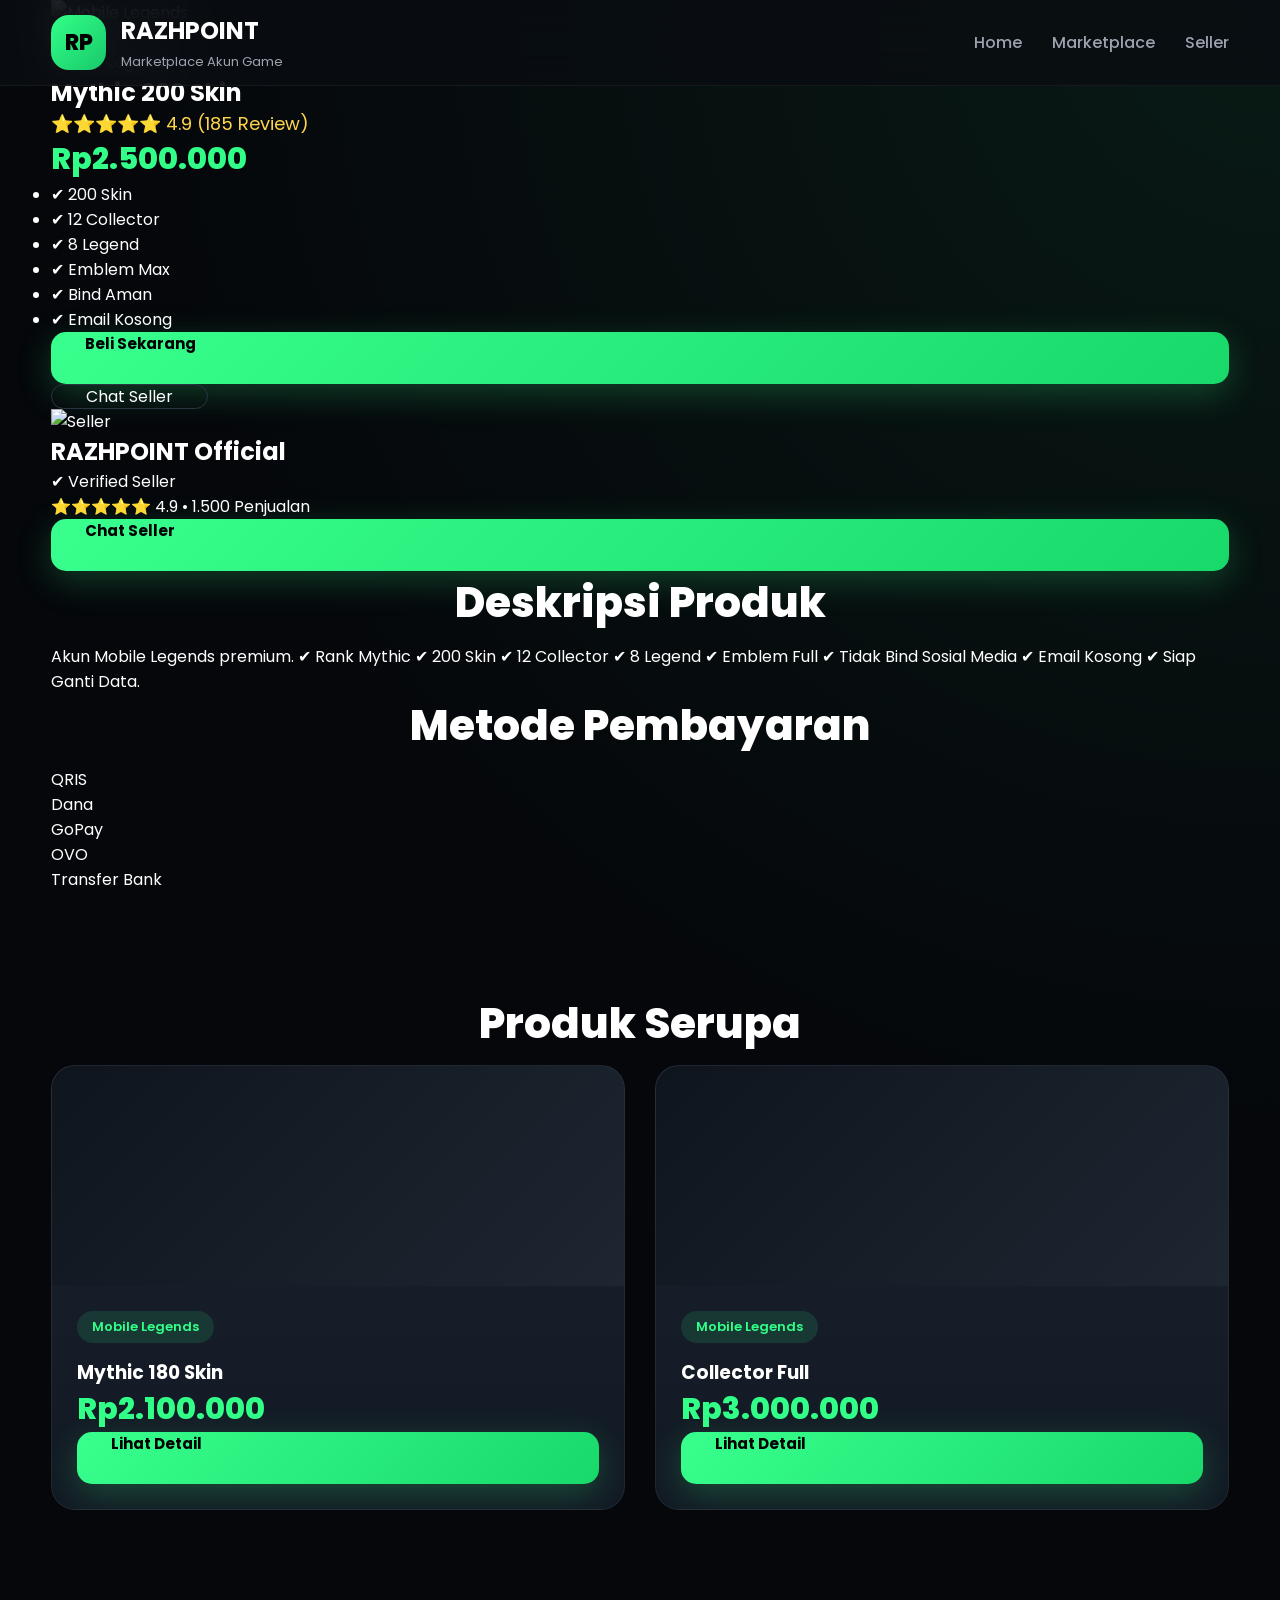
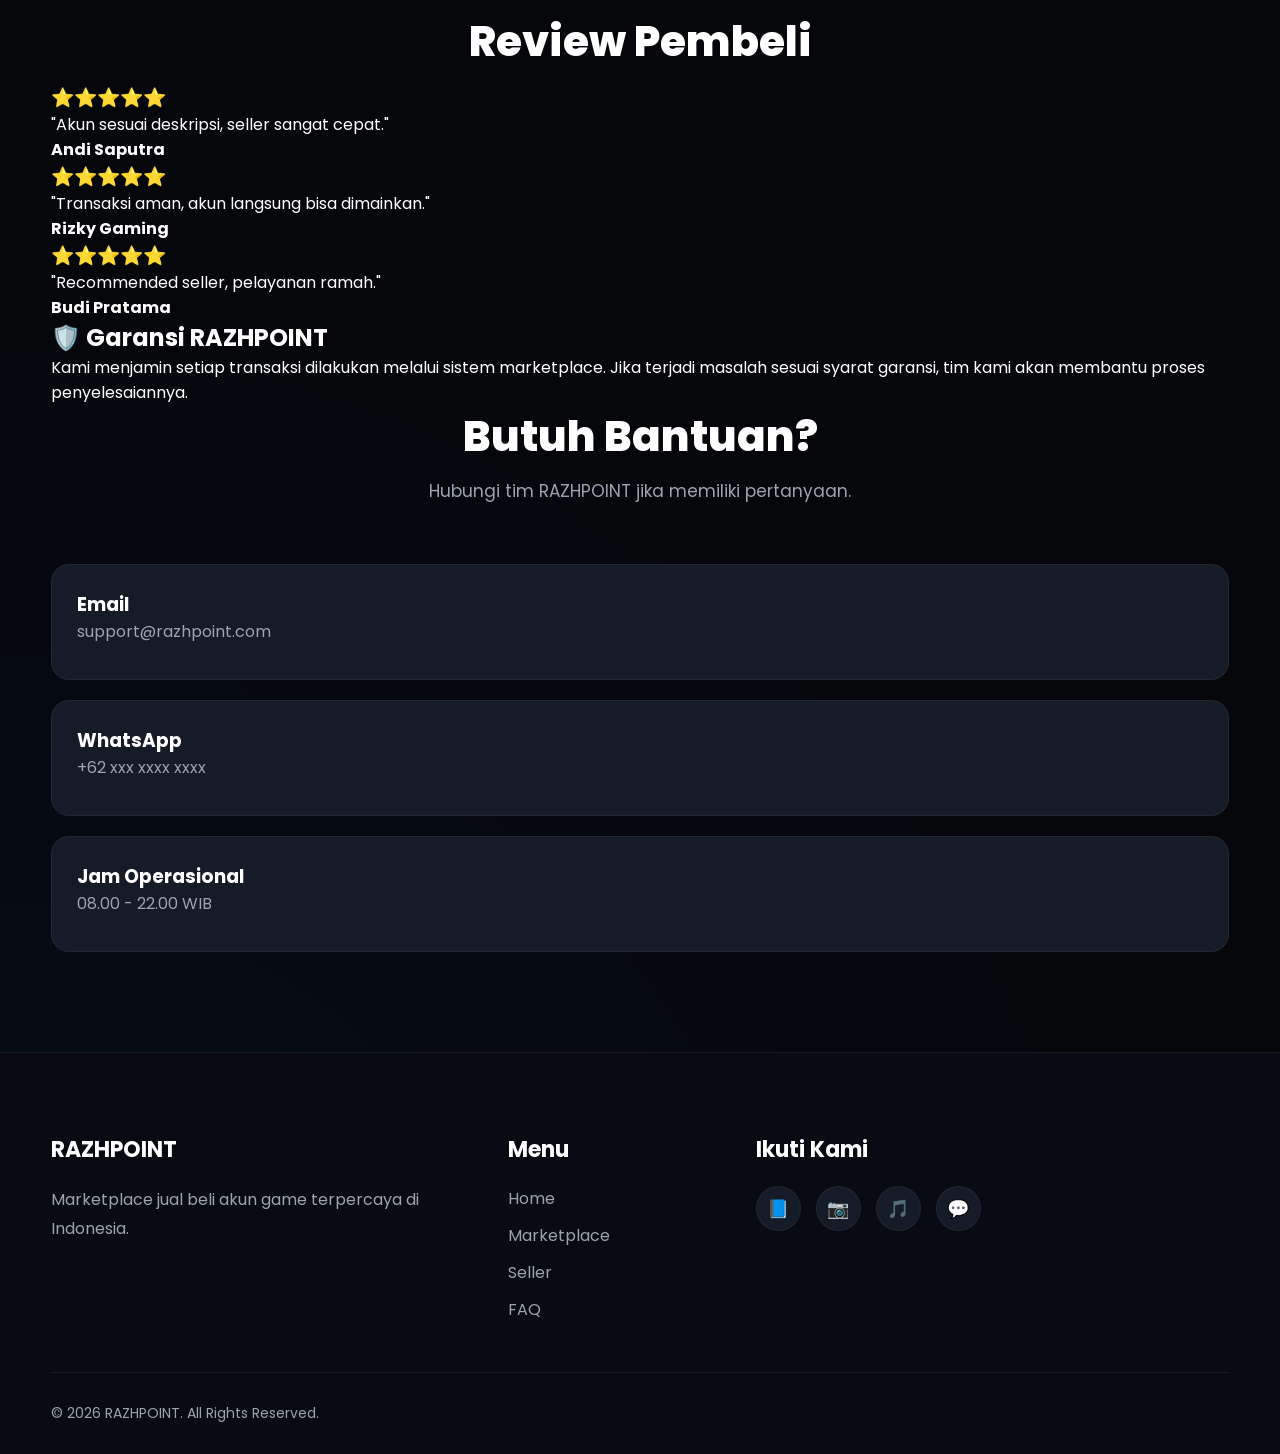
==== product.html @ 8152cbad "Create product.html" ====
<!DOCTYPE html>
<html lang="id">

<head>

<meta charset="UTF-8">

<meta name="viewport" content="width=device-width, initial-scale=1.0">

<title>RAZHPOINT | Detail Produk</title>

<link rel="stylesheet" href="style.css">

<link href="https://fonts.googleapis.com/css2?family=Poppins:wght@300;400;500;600;700;800&display=swap" rel="stylesheet">

<script src="app.js" defer></script>

</head>

<body>

<header>

<div class="container nav">

<a href="index.html" class="logo">

<div class="logo-box">

RP

</div>

<div>

<h2>RAZHPOINT</h2>

<span>Marketplace Akun Game</span>

</div>

</a>

<nav>

<a href="index.html">Home</a>

<a href="index.html#market">Marketplace</a>

<a href="seller.html">Seller</a>

</nav>

</div>

</header>

<section class="product-detail">

<div class="container">

<div class="detail-grid">

<div class="gallery">

<img src="assets/mlbb.jpg" alt="Mobile Legends">

<div class="thumbnail">

<img src="assets/mlbb.jpg">

<img src="assets/mlbb2.jpg">

<img src="assets/mlbb3.jpg">

</div>

</div>

<div class="detail-info">

<span class="game-tag">

Mobile Legends

</span>

<h1>

Mythic 200 Skin

</h1>

<div class="rating">

⭐⭐⭐⭐⭐ 4.9 (185 Review)

</div>

<div class="price">

Rp2.500.000

</div>

<ul class="feature-list">

<li>✔ 200 Skin</li>

<li>✔ 12 Collector</li>

<li>✔ 8 Legend</li>

<li>✔ Emblem Max</li>

<li>✔ Bind Aman</li>

<li>✔ Email Kosong</li>

</ul>

<div class="action">

<a href="#" class="buy-btn">

Beli Sekarang

</a>

<a href="#" class="sell-btn">

Chat Seller

</a>

</div>

</div>

</div>

</div>

</section>

<!-- ==========================
SELLER INFORMATION
========================== -->

<section class="seller-profile">

<div class="container">

<div class="seller-card">

<div class="seller-avatar">

<img src="assets/avatar.png" alt="Seller">

</div>

<div class="seller-detail">

<h2>RAZHPOINT Official</h2>

<p>✔ Verified Seller</p>

<div class="seller-rating">

⭐⭐⭐⭐⭐ 4.9 • 1.500 Penjualan

</div>

</div>

<div class="seller-action">

<a href="#" class="buy-btn">

Chat Seller

</a>

</div>

</div>

</div>

</section>

<!-- ==========================
DESCRIPTION
========================== -->

<section class="description">

<div class="container">

<h2 class="section-title">

Deskripsi Produk

</h2>

<p>

Akun Mobile Legends premium.

✔ Rank Mythic

✔ 200 Skin

✔ 12 Collector

✔ 8 Legend

✔ Emblem Full

✔ Tidak Bind Sosial Media

✔ Email Kosong

✔ Siap Ganti Data.

</p>

</div>

</section>

<!-- ==========================
PAYMENT
========================== -->

<section class="payment">

<div class="container">

<h2 class="section-title">

Metode Pembayaran

</h2>

<div class="payment-grid">

<div class="pay-card">

QRIS

</div>

<div class="pay-card">

Dana

</div>

<div class="pay-card">

GoPay

</div>

<div class="pay-card">

OVO

</div>

<div class="pay-card">

Transfer Bank

</div>

</div>

</div>

</section>

<!-- ==========================
RELATED PRODUCT
========================== -->

<section class="products">

<div class="container">

<h2 class="section-title">

Produk Serupa

</h2>

<div class="product-grid">

<div class="product-card">

<div class="product-image">

<img src="assets/mlbb.jpg" alt="">

</div>

<div class="product-content">

<span class="product-game">

Mobile Legends

</span>

<h3>

Mythic 180 Skin

</h3>

<div class="price">

Rp2.100.000

</div>

<a href="product.html" class="buy-btn">

Lihat Detail

</a>

</div>

</div>

<div class="product-card">

<div class="product-image">

<img src="assets/mlbb2.jpg" alt="">

</div>

<div class="product-content">

<span class="product-game">

Mobile Legends

</span>

<h3>

Collector Full

</h3>

<div class="price">

Rp3.000.000

</div>

<a href="product.html" class="buy-btn">

Lihat Detail

</a>

</div>

</div>

</div>

</div>

</section>

<!-- ==========================
REVIEW
========================== -->

<section class="review">

<div class="container">

<h2 class="section-title">

Review Pembeli

</h2>

<div class="review-grid">

<div class="review-card">

<h3>

⭐⭐⭐⭐⭐

</h3>

<p>

"Akun sesuai deskripsi, seller sangat cepat."

</p>

<strong>

Andi Saputra

</strong>

</div>

<div class="review-card">

<h3>

⭐⭐⭐⭐⭐

</h3>

<p>

"Transaksi aman, akun langsung bisa dimainkan."

</p>

<strong>

Rizky Gaming

</strong>

</div>

<div class="review-card">

<h3>

⭐⭐⭐⭐⭐

</h3>

<p>

"Recommended seller, pelayanan ramah."

</p>

<strong>

Budi Pratama

</strong>

</div>

</div>

</div>

</section>

<!-- ==========================
GUARANTEE
========================== -->

<section class="guarantee">

<div class="container">

<div class="guarantee-box">

<h2>

🛡️ Garansi RAZHPOINT

</h2>

<p>

Kami menjamin setiap transaksi dilakukan melalui sistem marketplace.
Jika terjadi masalah sesuai syarat garansi, tim kami akan membantu proses penyelesaiannya.

</p>

</div>

</div>

</section>

<!-- ==========================
CONTACT
========================== -->

<section class="contact">

<div class="container">

<h2 class="section-title">

Butuh Bantuan?

</h2>

<p class="section-subtitle">

Hubungi tim RAZHPOINT jika memiliki pertanyaan.

</p>

<div class="contact-grid">

<div class="contact-card">

<h3>Email</h3>

<p>support@razhpoint.com</p>

</div>

<div class="contact-card">

<h3>WhatsApp</h3>

<p>+62 xxx xxxx xxxx</p>

</div>

<div class="contact-card">

<h3>Jam Operasional</h3>

<p>08.00 - 22.00 WIB</p>

</div>

</div>

</div>

</section>

<!-- ==========================
FOOTER
========================== -->

<footer>

<div class="container">

<div class="footer-grid">

<div>

<h2 class="footer-title">

RAZHPOINT

</h2>

<p class="footer-text">

Marketplace jual beli akun game terpercaya di Indonesia.

</p>

</div>

<div>

<h3 class="footer-title">

Menu

</h3>

<div class="footer-links">

<a href="index.html">Home</a>

<a href="index.html#market">Marketplace</a>

<a href="seller.html">Seller</a>

<a href="#">FAQ</a>

</div>

</div>

<div>

<h3 class="footer-title">

Ikuti Kami

</h3>

<div class="social">

<a href="#">📘</a>

<a href="#">📷</a>

<a href="#">🎵</a>

<a href="#">💬</a>

</div>

</div>

</div>

<div class="footer-bottom">

<p class="footer-copy">

© 2026 RAZHPOINT. All Rights Reserved.

</p>

</div>

</div>

</footer>

</body>

</html>
---- style.css ----
/* =====================================================
   RAZHPOINT V2
   Part 1 - Reset, Theme, Layout & Header
===================================================== */

@import url('https://fonts.googleapis.com/css2?family=Poppins:wght@300;400;500;600;700;800&display=swap');

*{
    margin:0;
    padding:0;
    box-sizing:border-box;
}

html{
    scroll-behavior:smooth;
}

:root{

    --primary:#32ff88;
    --primary-dark:#18c96a;

    --bg:#0a0d12;
    --bg2:#11151d;

    --card:#171c25;

    --border:#2b3443;

    --text:#ffffff;
    --text2:#9ca3af;

    --danger:#ff3d57;
    --warning:#ffb703;

}

body{

    font-family:'Poppins',sans-serif;

    background:var(--bg);

    color:var(--text);

    overflow-x:hidden;

}

/* Scrollbar */

::-webkit-scrollbar{

    width:8px;

}

::-webkit-scrollbar-thumb{

    background:var(--primary);

    border-radius:20px;

}

a{

    color:inherit;

    text-decoration:none;

}

img{

    max-width:100%;

}

button{

    cursor:pointer;

    font-family:inherit;

}

.container{

    width:min(1250px,92%);

    margin:auto;

}

/* ===================================
LOADER
=================================== */

#loader{

    position:fixed;

    inset:0;

    background:#07090d;

    display:flex;

    flex-direction:column;

    justify-content:center;

    align-items:center;

    gap:20px;

    z-index:99999;

}

.loader-logo{

    width:90px;

    height:90px;

    border-radius:25px;

    background:linear-gradient(135deg,var(--primary),var(--primary-dark));

    display:flex;

    justify-content:center;

    align-items:center;

    color:#000;

    font-size:36px;

    font-weight:800;

    animation:pulse 1.2s infinite;

}

@keyframes pulse{

0%{

transform:scale(1);

}

50%{

transform:scale(1.08);

}

100%{

transform:scale(1);

}

}

/* ===================================
HEADER
=================================== */

header{

    position:fixed;

    top:0;

    left:0;

    right:0;

    z-index:999;

    background:rgba(10,13,18,.85);

    backdrop-filter:blur(18px);

    border-bottom:1px solid rgba(255,255,255,.05);

}

.nav{

    height:85px;

    display:flex;

    justify-content:space-between;

    align-items:center;

}

.logo{

    display:flex;

    align-items:center;

    gap:15px;

}

.logo-box{

    width:55px;

    height:55px;

    border-radius:18px;

    display:flex;

    justify-content:center;

    align-items:center;

    background:linear-gradient(135deg,var(--primary),var(--primary-dark));

    color:#000;

    font-size:22px;

    font-weight:800;

}

.logo h2{

    font-size:24px;

    font-weight:700;

}

.logo span{

    color:var(--text2);

    font-size:13px;

}

nav{

    display:flex;

    gap:30px;

}

nav a{

    color:var(--text2);

    transition:.3s;

    font-weight:500;

}

nav a:hover{

    color:var(--primary);

}

.nav-right{

    display:flex;

    align-items:center;

    gap:15px;

}

#search{

    width:260px;

    height:48px;

    border:none;

    outline:none;

    border-radius:14px;

    padding:0 18px;

    background:var(--bg2);

    color:#fff;

}

.login-btn{

    height:48px;

    padding:0 25px;

    border:none;

    border-radius:14px;

    background:linear-gradient(135deg,var(--primary),var(--primary-dark));

    color:#000;

    font-weight:700;

    transition:.3s;

}

.login-btn:hover{

    transform:translateY(-3px);

}

/* =====================================================
   HERO SECTION
===================================================== */

.hero{

    padding-top:140px;

    padding-bottom:100px;

    position:relative;

}

.hero::before{

    content:"";

    position:absolute;

    width:650px;

    height:650px;

    background:rgba(50,255,136,.08);

    filter:blur(120px);

    border-radius:50%;

    right:-150px;

    top:-120px;

}

.hero-grid{

    display:grid;

    grid-template-columns:1.1fr .9fr;

    gap:70px;

    align-items:center;

}

.hero-left{

    position:relative;

    z-index:2;

}

.badge{

    display:inline-flex;

    align-items:center;

    gap:10px;

    padding:10px 20px;

    border-radius:999px;

    background:rgba(50,255,136,.12);

    border:1px solid rgba(50,255,136,.3);

    color:var(--primary);

    font-weight:600;

    margin-bottom:25px;

}

.hero h1{

    font-size:64px;

    line-height:1.1;

    margin-bottom:20px;

    font-weight:800;

}

.hero p{

    color:var(--text2);

    font-size:18px;

    line-height:1.8;

    max-width:650px;

    margin-bottom:35px;

}

.hero-button{

    display:flex;

    gap:18px;

    margin-bottom:45px;

}

.buy-btn{

    height:55px;

    padding:0 34px;

    border:none;

    border-radius:16px;

    background:linear-gradient(135deg,var(--primary),var(--primary-dark));

    color:#000;

    font-weight:700;

    transition:.3s;

}

.buy-btn:hover{

    transform:translateY(-4px);

    box-shadow:0 20px 40px rgba(50,255,136,.25);

}

.sell-btn{

    height:55px;

    padding:0 34px;

    border-radius:16px;

    border:1px solid var(--border);

    background:transparent;

    color:#fff;

    transition:.3s;

}

.sell-btn:hover{

    background:var(--bg2);

}

.hero-info{

    display:flex;

    gap:45px;

    flex-wrap:wrap;

}

.hero-info h3{

    font-size:32px;

    color:var(--primary);

}

.hero-info p{

    margin:6px 0 0;

    font-size:14px;

}

/* ===================================
HERO CARD
=================================== */

.hero-right{

    display:flex;

    justify-content:center;

}

.hero-card{

    width:420px;

    background:linear-gradient(180deg,#171c25,#0f141b);

    border:1px solid rgba(255,255,255,.06);

    border-radius:28px;

    padding:30px;

    box-shadow:0 25px 60px rgba(0,0,0,.45);

}

.hero-card-title{

    font-size:28px;

    font-weight:700;

    margin-bottom:18px;

}

.hero-price{

    font-size:38px;

    color:var(--primary);

    font-weight:800;

    margin-bottom:25px;

}

.hero-card ul{

    list-style:none;

    display:flex;

    flex-direction:column;

    gap:15px;

    margin-bottom:30px;

}

.hero-card li{

    color:var(--text2);

}

.hero-card button{

    width:100%;

    height:52px;

    border:none;

    border-radius:15px;

    background:linear-gradient(135deg,var(--primary),var(--primary-dark));

    color:#000;

    font-size:16px;

    font-weight:700;

    transition:.3s;

}

.hero-card button:hover{

    transform:scale(1.02);

}

/* =====================================================
   RAZHPOINT V2
   Part 3 - Banner & Category
===================================================== */

/* ==========================
BANNER
========================== */

.banner{

padding:80px 0;

}

.banner-slider{

background:linear-gradient(135deg,#19c86b,#0d7c42);

border-radius:30px;

padding:60px;

position:relative;

overflow:hidden;

}

.banner-slider::before{

content:"";

position:absolute;

width:350px;

height:350px;

background:rgba(255,255,255,.08);

border-radius:50%;

right:-120px;

top:-100px;

}

.banner-content{

position:relative;

z-index:2;

}

.banner-content h2{

font-size:42px;

font-weight:800;

margin-bottom:15px;

color:#fff;

}

.banner-content p{

font-size:18px;

line-height:1.8;

max-width:600px;

margin-bottom:30px;

color:#eefdf5;

}

.banner-btn{

display:inline-block;

padding:15px 35px;

border-radius:15px;

background:#fff;

color:#111;

font-weight:700;

transition:.3s;

}

.banner-btn:hover{

transform:translateY(-3px);

}

/* ==========================
CATEGORY
========================== */

.category{

padding:100px 0;

}

.section-title{

font-size:42px;

font-weight:800;

text-align:center;

margin-bottom:10px;

}

.section-subtitle{

text-align:center;

color:var(--text2);

margin-bottom:60px;

font-size:17px;

}

.category-grid{

display:grid;

grid-template-columns:repeat(auto-fit,minmax(220px,1fr));

gap:25px;

}

.category-card{

background:var(--card);
  
position:relative;

overflow:hidden;  

border:1px solid rgba(255,255,255,.05);

border-radius:22px;

padding:35px;

text-align:center;

transition:.35s;

cursor:pointer;

}

.category-card:hover{

transform:translateY(-10px);

border-color:var(--primary);

box-shadow:0 25px 60px rgba(50,255,136,.15);

}

.category-icon{

font-size:58px;

margin-bottom:20px;

}

.category-card h3{

font-size:24px;

margin-bottom:10px;

font-weight:700;

}

.category-card p{

color:var(--text2);

}

/* ==========================
CATEGORY HOVER GLOW
========================== */

.category-card::after{

content:"";

position:absolute;

inset:0;

border-radius:22px;

opacity:0;

transition:.3s;

box-shadow:0 0 40px rgba(50,255,136,.18);

}

.category-card:hover::after{

opacity:1;

}

/* =====================================================
   RAZHPOINT V2
   Part 4 - Marketplace Product
===================================================== */

/* ==========================
PRODUCT
========================== */

.products{

padding:100px 0;

}

.product-grid{

display:grid;

grid-template-columns:repeat(auto-fit,minmax(320px,1fr));

gap:30px;

}

/* ==========================
PRODUCT CARD
========================== */

.product-card{

position:relative;

background:linear-gradient(180deg,#181d26,#11161d);

border:1px solid rgba(255,255,255,.06);

border-radius:24px;

overflow:hidden;

transition:.35s;

}

.product-card:hover{

transform:translateY(-10px);

border-color:var(--primary);

box-shadow:0 25px 60px rgba(50,255,136,.15);

}

.product-image{

height:220px;

display:flex;

align-items:center;

justify-content:center;

background:linear-gradient(135deg,#0f151d,#1d2631);

font-size:60px;

font-weight:800;

color:var(--primary);

}

.product-content{

padding:25px;

}

.product-game{

display:inline-block;

padding:6px 15px;

border-radius:50px;

background:rgba(50,255,136,.12);

color:var(--primary);

font-size:13px;

font-weight:600;

margin-bottom:15px;

}

.product-title{

font-size:26px;

font-weight:700;

margin-bottom:12px;

}

.product-desc{

color:var(--text2);

line-height:1.7;

margin-bottom:22px;

}

/* ==========================
PRICE
========================== */

.product-info{

display:flex;

justify-content:space-between;

align-items:center;

margin-bottom:25px;

}

.price{

font-size:30px;

font-weight:800;

color:var(--primary);

}

.rating{

font-size:18px;

color:#FFD54A;

}

/* ==========================
BUTTON
========================== */

.buy-btn{

display:block;

width:100%;

height:52px;

border:none;

border-radius:15px;

background:linear-gradient(135deg,var(--primary),var(--primary-dark));

color:#000;

font-size:15px;

font-weight:700;

transition:.3s;

}

.buy-btn:hover{

transform:scale(1.02);

}

/* ==========================
BADGE
========================== */

.badge-hot{

position:absolute;

top:18px;

left:18px;

padding:8px 15px;

border-radius:30px;

background:#ff3d57;

color:#fff;

font-size:12px;

font-weight:700;

}

.badge-sale{

position:absolute;

top:18px;

right:18px;

padding:8px 15px;

border-radius:30px;

background:var(--primary);

color:#000;

font-size:12px;

font-weight:700;

}

/* ==========================
HOVER EFFECT
========================== */

.product-card::after{

content:"";

position:absolute;

inset:0;

pointer-events:none;

border-radius:24px;

opacity:0;

transition:.35s;

box-shadow:0 0 50px rgba(50,255,136,.18) inset;

}

.product-card:hover::after{

opacity:1;

}

/* =====================================================
   RAZHPOINT V2
   Part 5 - Seller, Statistics & CTA
===================================================== */

/* ==========================
SELLER
========================== */

.seller{

padding:100px 0;

}

.seller-box{

background:linear-gradient(135deg,#151c26,#0e131a);

border:1px solid rgba(255,255,255,.06);

border-radius:30px;

padding:60px;

text-align:center;

position:relative;

overflow:hidden;

}

.seller-box::before{

content:"";

position:absolute;

width:400px;

height:400px;

background:rgba(50,255,136,.08);

border-radius:50%;

right:-150px;

top:-150px;

filter:blur(20px);

}

.seller-box h2{

font-size:44px;

font-weight:800;

margin-bottom:20px;

position:relative;

z-index:2;

}

.seller-box p{

max-width:700px;

margin:auto;

color:var(--text2);

line-height:1.8;

margin-bottom:35px;

position:relative;

z-index:2;

}

.seller-box .hero-button{

justify-content:center;

position:relative;

z-index:2;

}

/* ==========================
STATISTICS
========================== */

.statistics{

padding:90px 0;

}

.stats-grid{

display:grid;

grid-template-columns:repeat(auto-fit,minmax(220px,1fr));

gap:25px;

}

.stats-card{

background:var(--card);

border:1px solid rgba(255,255,255,.05);

border-radius:22px;

padding:35px;

text-align:center;

transition:.35s;

}

.stats-card:hover{

transform:translateY(-8px);

border-color:var(--primary);

box-shadow:0 25px 50px rgba(50,255,136,.15);

}

.stats-card h2{

font-size:40px;

color:var(--primary);

margin-bottom:12px;

}

.stats-card p{

color:var(--text2);

}

/* ==========================
FEATURES
========================== */

.features{

padding:100px 0;

}

.feature-grid{

display:grid;

grid-template-columns:repeat(auto-fit,minmax(280px,1fr));

gap:30px;

}

.feature-card{

background:var(--card);

padding:35px;

border-radius:22px;

border:1px solid rgba(255,255,255,.05);

transition:.35s;

}

.feature-card:hover{

transform:translateY(-8px);

border-color:var(--primary);

}

.feature-icon{

font-size:55px;

margin-bottom:20px;

}

.feature-card h3{

font-size:24px;

margin-bottom:15px;

}

.feature-card p{

color:var(--text2);

line-height:1.7;

}

/* ==========================
CALL TO ACTION
========================== */

.cta{

padding:120px 0;

text-align:center;

}

.cta h2{

font-size:48px;

margin-bottom:20px;

}

.cta p{

max-width:650px;

margin:auto;

color:var(--text2);

margin-bottom:35px;

line-height:1.8;

}

.cta .buy-btn{

width:auto;

padding:0 40px;

display:inline-flex;

align-items:center;

justify-content:center;

}

/* =====================================================
   RAZHPOINT V2
   Part 6 - FAQ & Footer
===================================================== */

/* ==========================
FAQ
========================== */

.faq{

padding:100px 0;

}

.faq-list{

display:flex;

flex-direction:column;

gap:20px;

max-width:900px;

margin:auto;

}

.faq-item{

background:var(--card);

border:1px solid rgba(255,255,255,.06);

border-radius:20px;

padding:30px;

transition:.35s;

}

.faq-item:hover{

border-color:var(--primary);

transform:translateY(-5px);

box-shadow:0 20px 40px rgba(50,255,136,.10);

}

.faq-item h3{

font-size:22px;

margin-bottom:15px;

font-weight:700;

}

.faq-item p{

color:var(--text2);

line-height:1.8;

}

/* ==========================
FOOTER
========================== */

footer{

background:#080b10;

border-top:1px solid rgba(255,255,255,.06);

margin-top:100px;

padding:80px 0 30px;

}

.footer-grid{

display:grid;

grid-template-columns:2fr 1fr 1fr 1fr;

gap:40px;

margin-bottom:50px;

}

.footer-title{

font-size:22px;

font-weight:700;

margin-bottom:20px;

}

.footer-text{

color:var(--text2);

line-height:1.8;

}

.footer-links{

display:flex;

flex-direction:column;

gap:12px;

}

.footer-links a{

color:var(--text2);

transition:.3s;

}

.footer-links a:hover{

color:var(--primary);

padding-left:8px;

}

.social{

display:flex;

gap:15px;

margin-top:15px;

}

.social a{

width:45px;

height:45px;

border-radius:50%;

display:flex;

justify-content:center;

align-items:center;

background:var(--card);

border:1px solid rgba(255,255,255,.05);

transition:.3s;

font-size:18px;

}

.social a:hover{

background:var(--primary);

color:#000;

transform:translateY(-5px);

}

.footer-bottom{

padding-top:30px;

border-top:1px solid rgba(255,255,255,.05);

display:flex;

justify-content:space-between;

align-items:center;

flex-wrap:wrap;

gap:15px;

}

.footer-copy{

color:var(--text2);

font-size:14px;

}

/* ==========================
CONTACT CARD
========================== */

.contact-card{

background:var(--card);

border:1px solid rgba(255,255,255,.05);

padding:25px;

border-radius:18px;

margin-top:20px;

}

.contact-card p{

color:var(--text2);

margin-bottom:10px;

}

.contact-card strong{

color:var(--primary);

}

/* =====================================================
   RAZHPOINT V2
   Part 7 - Responsive iPhone, Tablet & Desktop
===================================================== */

/* ==========================
TABLET / SMALL DESKTOP
========================== */

@media (max-width:1100px){

    .container{
        width:94%;
    }

    .hero-grid{
        gap:40px;
    }

    .hero h1{
        font-size:54px;
    }

    .hero-card{
        width:380px;
    }

    .footer-grid{
        grid-template-columns:2fr 1fr 1fr;
    }

}


/* ==========================
TABLET
========================== */

@media (max-width:900px){

    /* HEADER */

    .nav{
        height:auto;
        min-height:80px;
        padding:15px 0;
        flex-wrap:wrap;
        gap:15px;
    }

    nav{
        order:3;
        width:100%;
        justify-content:center;
        gap:25px;
        padding-top:10px;
    }

    .nav-right{
        margin-left:auto;
    }

    #search{
        width:200px;
    }


    /* HERO */

    .hero{
        padding-top:190px;
        padding-bottom:80px;
    }

    .hero-grid{
        grid-template-columns:1fr;
        text-align:center;
    }

    .hero-left{
        max-width:750px;
        margin:auto;
    }

    .hero h1{
        font-size:52px;
    }

    .hero p{
        margin-left:auto;
        margin-right:auto;
    }

    .hero-button{
        justify-content:center;
    }

    .hero-info{
        justify-content:center;
    }

    .hero-right{
        margin-top:20px;
    }

    .hero-card{
        width:min(500px,100%);
        text-align:left;
    }


    /* BANNER */

    .banner-slider{
        padding:45px;
    }

    .banner-content h2{
        font-size:36px;
    }


    /* PRODUCTS */

    .product-grid{
        grid-template-columns:repeat(2,1fr);
    }


    /* FOOTER */

    .footer-grid{
        grid-template-columns:1fr 1fr;
    }

}


/* ==========================
IPHONE / MOBILE
========================== */

@media (max-width:700px){

    body{
        font-size:14px;
    }

    .container{
        width:92%;
    }


    /* HEADER */

    header{
        position:sticky;
        top:0;
    }

    .nav{
        display:flex;
        flex-direction:column;
        align-items:stretch;
        padding:14px 0;
    }

    .logo{
        justify-content:center;
    }

    .logo-box{
        width:46px;
        height:46px;
        border-radius:14px;
        font-size:18px;
    }

    .logo h2{
        font-size:20px;
    }

    .logo span{
        font-size:11px;
    }

    nav{
        width:100%;
        overflow-x:auto;
        justify-content:flex-start;
        gap:12px;
        padding:5px 2px 10px;
        scrollbar-width:none;
    }

    nav::-webkit-scrollbar{
        display:none;
    }

    nav a{
        white-space:nowrap;
        background:var(--bg2);
        border:1px solid var(--border);
        padding:9px 14px;
        border-radius:12px;
        font-size:13px;
    }

    .nav-right{
        width:100%;
        margin:0;
        display:grid;
        grid-template-columns:1fr auto;
    }

    #search{
        width:100%;
        min-width:0;
    }

    .login-btn{
        padding:0 20px;
    }


    /* HERO */

    .hero{
        padding-top:55px;
        padding-bottom:60px;
    }

    .hero::before{
        width:350px;
        height:350px;
        right:-180px;
    }

    .hero-grid{
        gap:40px;
    }

    .badge{
        font-size:11px;
        padding:8px 13px;
        margin-bottom:18px;
    }

    .hero h1{
        font-size:38px;
        line-height:1.12;
    }

    .hero p{
        font-size:15px;
        line-height:1.7;
    }

    .hero-button{
        display:grid;
        grid-template-columns:1fr 1fr;
        width:100%;
        gap:12px;
        margin-bottom:35px;
    }

    .buy-btn,
    .sell-btn{
        width:100%;
        padding:0 15px;
    }

    .hero-info{
        display:grid;
        grid-template-columns:repeat(3,1fr);
        gap:10px;
    }

    .hero-info h3{
        font-size:23px;
    }

    .hero-info p{
        font-size:11px;
        line-height:1.4;
    }

    .hero-card{
        width:100%;
        padding:25px;
        border-radius:22px;
    }

    .hero-card-title{
        font-size:22px;
    }

    .hero-price{
        font-size:30px;
    }


    /* SECTION */

    .category,
    .products,
    .seller,
    .statistics,
    .features,
    .faq{
        padding:65px 0;
    }

    .section-title{
        font-size:30px;
    }

    .section-subtitle{
        font-size:14px;
        margin-bottom:35px;
    }


    /* BANNER */

    .banner{
        padding:40px 0;
    }

    .banner-slider{
        padding:35px 25px;
        border-radius:22px;
    }

    .banner-content h2{
        font-size:30px;
    }

    .banner-content p{
        font-size:14px;
    }


    /* CATEGORY */

    .category-grid{
        grid-template-columns:repeat(2,1fr);
        gap:14px;
    }

    .category-card{
        padding:24px 15px;
        border-radius:18px;
    }

    .category-icon{
        font-size:40px;
    }

    .category-card h3{
        font-size:16px;
    }

    .category-card p{
        font-size:12px;
    }


    /* PRODUCT */

    .product-grid{
        grid-template-columns:1fr;
        gap:20px;
    }

    .product-image{
        height:190px;
        font-size:48px;
    }

    .product-content{
        padding:22px;
    }

    .product-title{
        font-size:22px;
    }

    .product-desc{
        font-size:13px;
    }

    .price{
        font-size:23px;
    }

    .rating{
        font-size:14px;
    }


    /* SELLER */

    .seller-box{
        padding:40px 22px;
        border-radius:22px;
    }

    .seller-box h2{
        font-size:29px;
    }

    .seller-box .hero-button{
        grid-template-columns:1fr;
    }


    /* FAQ */

    .faq-item{
        padding:22px;
    }

    .faq-item h3{
        font-size:18px;
    }

    .faq-item p{
        font-size:13px;
    }


    /* FOOTER */

    footer{
        margin-top:50px;
        padding-top:55px;
    }

    .footer-grid{
        grid-template-columns:1fr;
        gap:35px;
    }

    .footer-bottom{
        flex-direction:column;
        align-items:flex-start;
    }

}


/* ==========================
SMALL IPHONE
========================== */

@media (max-width:420px){

    .hero h1{
        font-size:34px;
    }

    .hero-button{
        grid-template-columns:1fr;
    }

    .hero-info{
        grid-template-columns:1fr 1fr 1fr;
    }

    .category-grid{
        grid-template-columns:1fr 1fr;
    }

    .product-info{
        gap:10px;
    }

    .price{
        font-size:21px;
    }

    .rating{
        font-size:12px;
    }

    .banner-content h2{
        font-size:26px;
    }

}

/* =====================================================
   RAZHPOINT V2
   Part 8 - Animation, Utility & Finishing
===================================================== */

/* ==========================
ANIMATION
========================== */

@keyframes fadeUp{

0%{

opacity:0;
transform:translateY(40px);

}

100%{

opacity:1;
transform:translateY(0);

}

}

@keyframes fadeLeft{

0%{

opacity:0;
transform:translateX(-40px);

}

100%{

opacity:1;
transform:translateX(0);

}

}

@keyframes fadeRight{

0%{

opacity:0;
transform:translateX(40px);

}

100%{

opacity:1;
transform:translateX(0);

}

}

.hero-left{

animation:fadeLeft .8s ease;

}

.hero-right{

animation:fadeRight .8s ease;

}

.category-card,
.product-card,
.seller-box,
.faq-item{

animation:fadeUp .8s ease;

}

/* ==========================
HOVER EFFECT
========================== */

button,
.buy-btn,
.sell-btn,
.login-btn,
.banner-btn{

transition:.3s ease;

}

button:hover,
.buy-btn:hover,
.sell-btn:hover,
.login-btn:hover,
.banner-btn:hover{

transform:translateY(-4px);

}

.product-card{

cursor:pointer;

}

.product-card:hover .product-image{

transform:scale(1.05);

}

.product-image{

transition:.35s;

}

/* ==========================
FOCUS
========================== */

input:focus{

outline:none;

border:1px solid var(--primary);

box-shadow:0 0 20px rgba(50,255,136,.18);

}

/* ==========================
TEXT SELECTION
========================== */

::selection{

background:var(--primary);

color:#000;

}

/* ==========================
LOADER HIDE
========================== */

body.loaded #loader{

opacity:0;

visibility:hidden;

transition:.4s;

}

/* ==========================
UTILITY
========================== */

.text-center{

text-align:center;

}

.mt-1{

margin-top:10px;

}

.mt-2{

margin-top:20px;

}

.mt-3{

margin-top:30px;

}

.mb-1{

margin-bottom:10px;

}

.mb-2{

margin-bottom:20px;

}

.mb-3{

margin-bottom:30px;

}

.hidden{

display:none;

}

.flex{

display:flex;

}

.grid{

display:grid;

}

/* ==========================
SCROLL TO TOP
========================== */

#scrollTop{

position:fixed;

bottom:25px;

right:25px;

width:55px;

height:55px;

border-radius:50%;

background:linear-gradient(135deg,var(--primary),var(--primary-dark));

display:flex;

justify-content:center;

align-items:center;

color:#000;

font-size:22px;

font-weight:700;

cursor:pointer;

opacity:0;

visibility:hidden;

transition:.3s;

z-index:999;

}

#scrollTop.show{

opacity:1;

visibility:visible;

}

/* ==========================================
   PREMIUM DARK MODE
========================================== */

:root{

--bg:#05070B;
--bg2:#0B1018;
--bg3:#131A24;

--card:#151C27;
--card2:#1B2432;

--primary:#32ff88;
--primary2:#18d86a;

--white:#ffffff;
--text:#D5DCE6;
--muted:#8C97A5;

}

html{

background:var(--bg);

}

body{

background:
radial-gradient(circle at top right,
rgba(50,255,136,.08),
transparent 35%),

radial-gradient(circle at bottom left,
rgba(0,170,255,.05),
transparent 35%),

var(--bg);

color:var(--white);

}

/* CARD */

.product-card,
.category-card,
.hero-card,
.seller-box,
.faq-item{

background:linear-gradient(180deg,
#1A2230,
#121923);

border:1px solid rgba(255,255,255,.06);

backdrop-filter:blur(12px);

}

/* HEADER */

header{

background:rgba(6,9,15,.85);

backdrop-filter:blur(18px);

}

/* BUTTON */

.buy-btn,
.login-btn{

background:linear-gradient(135deg,
#38ff8d,
#18d96a);

box-shadow:

0 10px 35px rgba(56,255,141,.22);

}

.buy-btn:hover,
.login-btn:hover{

box-shadow:

0 20px 60px rgba(56,255,141,.35);

}

/* SEARCH */

#search{

background:#131B25;

color:white;

border:1px solid rgba(255,255,255,.05);

}

/* CATEGORY */

.category-card:hover{

background:#1C2633;

}

/* PRODUCT */

.product-card:hover{

transform:translateY(-10px);

box-shadow:

0 25px 70px rgba(0,0,0,.45),

0 0 40px rgba(56,255,141,.15);

}

/* FOOTER */

footer{

background:#080C12;

}

.hero::after{

content:"";

position:absolute;

width:700px;

height:700px;

right:-250px;

top:-200px;

background:

radial-gradient(circle,

rgba(50,255,136,.10),

transparent 70%);

filter:blur(30px);

pointer-events:none;

}

/* ==========================
SLIDER
========================== */

.banner{

padding:80px 0;

}

.slider{

position:relative;

overflow:hidden;

height:330px;

border-radius:28px;

background:#151d28;

}

.slide{

position:absolute;

inset:0;

display:flex;

align-items:center;

padding:60px;

opacity:0;

transition:.6s;

background-size:cover;

background-position:center;

}

.slide:nth-child(1){

background:

linear-gradient(rgba(0,0,0,.45),rgba(0,0,0,.45)),

url("https://images.unsplash.com/photo-1542751110-97427bbecf20?w=1600");

}

.slide:nth-child(2){

background:

linear-gradient(rgba(0,0,0,.45),rgba(0,0,0,.45)),

url("https://images.unsplash.com/photo-1511512578047-dfb367046420?w=1600");

}

.slide:nth-child(3){

background:

linear-gradient(rgba(0,0,0,.45),rgba(0,0,0,.45)),

url("https://images.unsplash.com/photo-1493711662062-fa541adb3fc8?w=1600");

}

.slide.active{

opacity:1;

}

.slide-content{

max-width:550px;

}

.slide h2{

font-size:48px;

margin-bottom:15px;

}

.slide p{

font-size:18px;

line-height:1.8;

margin-bottom:25px;

color:#ddd;

}

.banner-btn{

display:inline-block;

padding:14px 34px;

background:#32ff88;

color:#000;

font-weight:700;

border-radius:15px;

}

.dots{

position:absolute;

bottom:25px;

left:50%;

transform:translateX(-50%);

display:flex;

gap:12px;

}

.dot{

width:12px;

height:12px;

border-radius:50%;

background:#666;

cursor:pointer;

transition:.3s;

}

.dot.active{

background:#32ff88;

transform:scale(1.2);

}
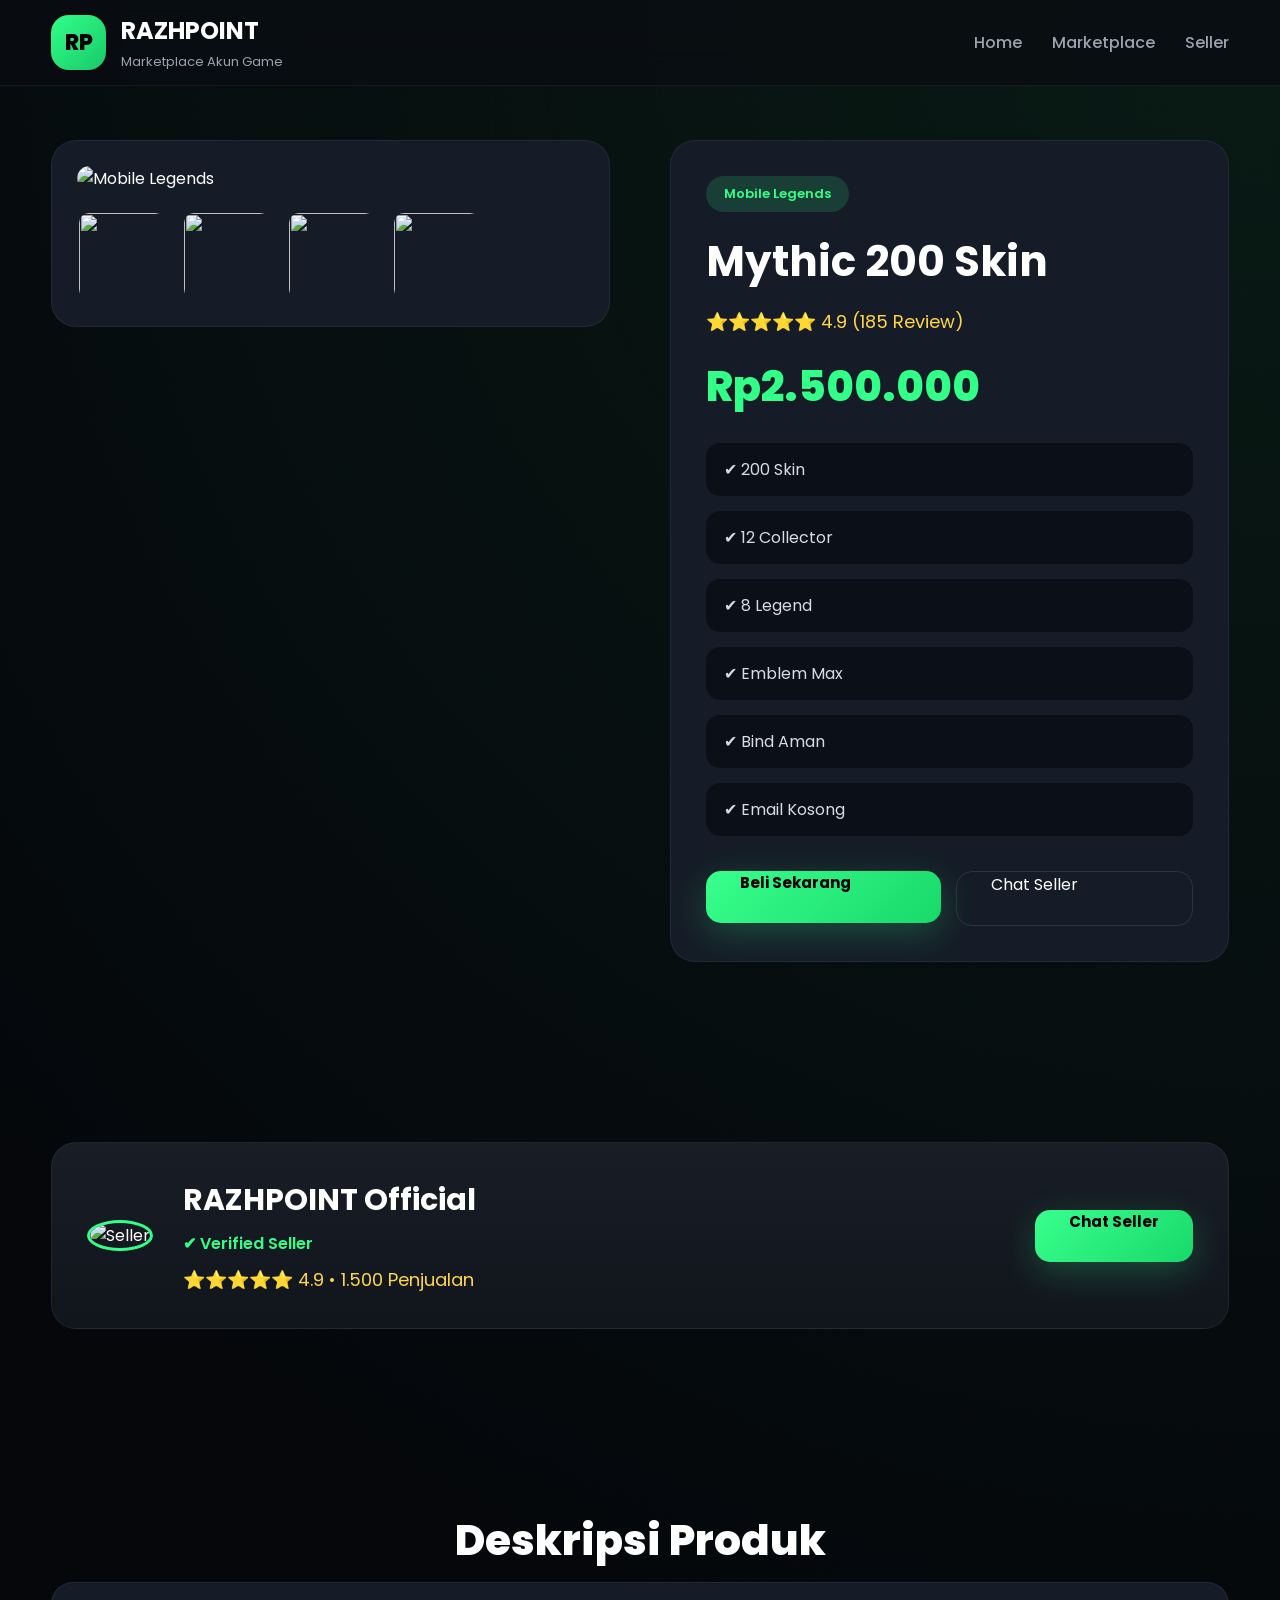
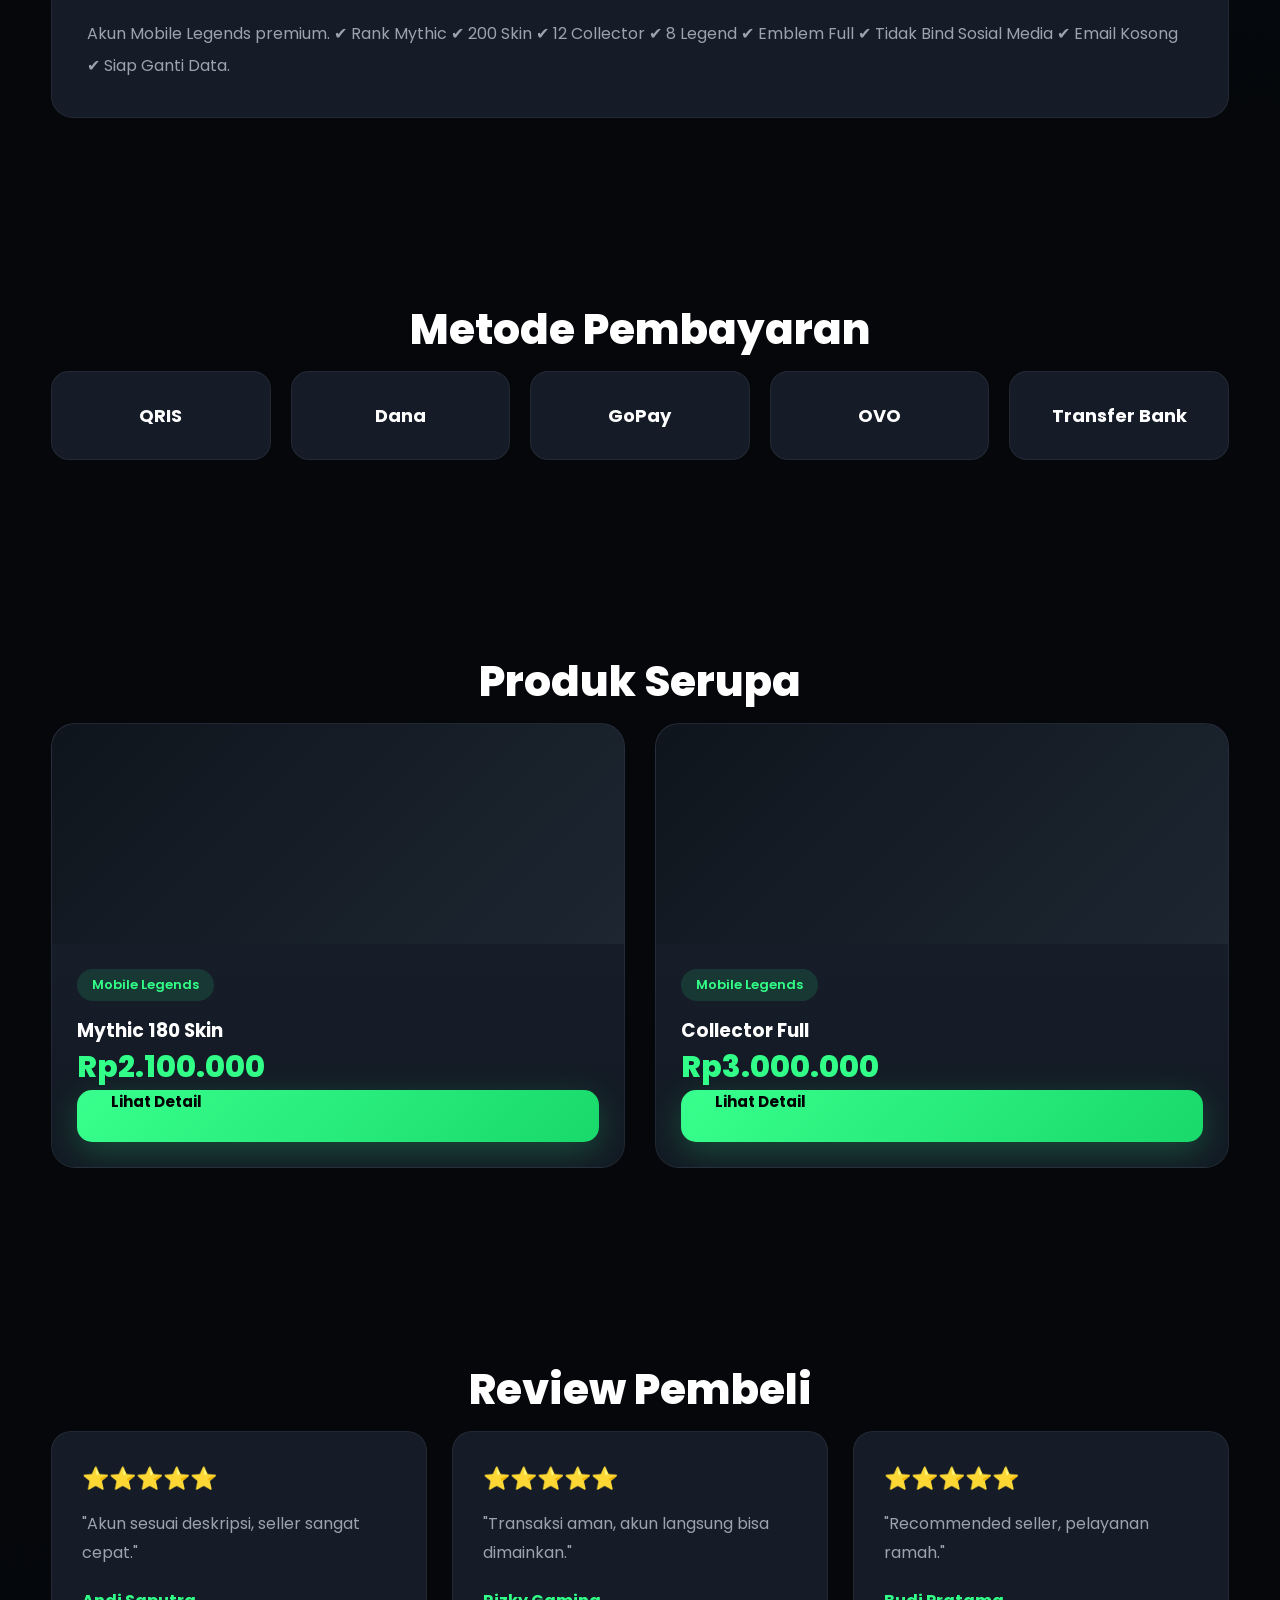
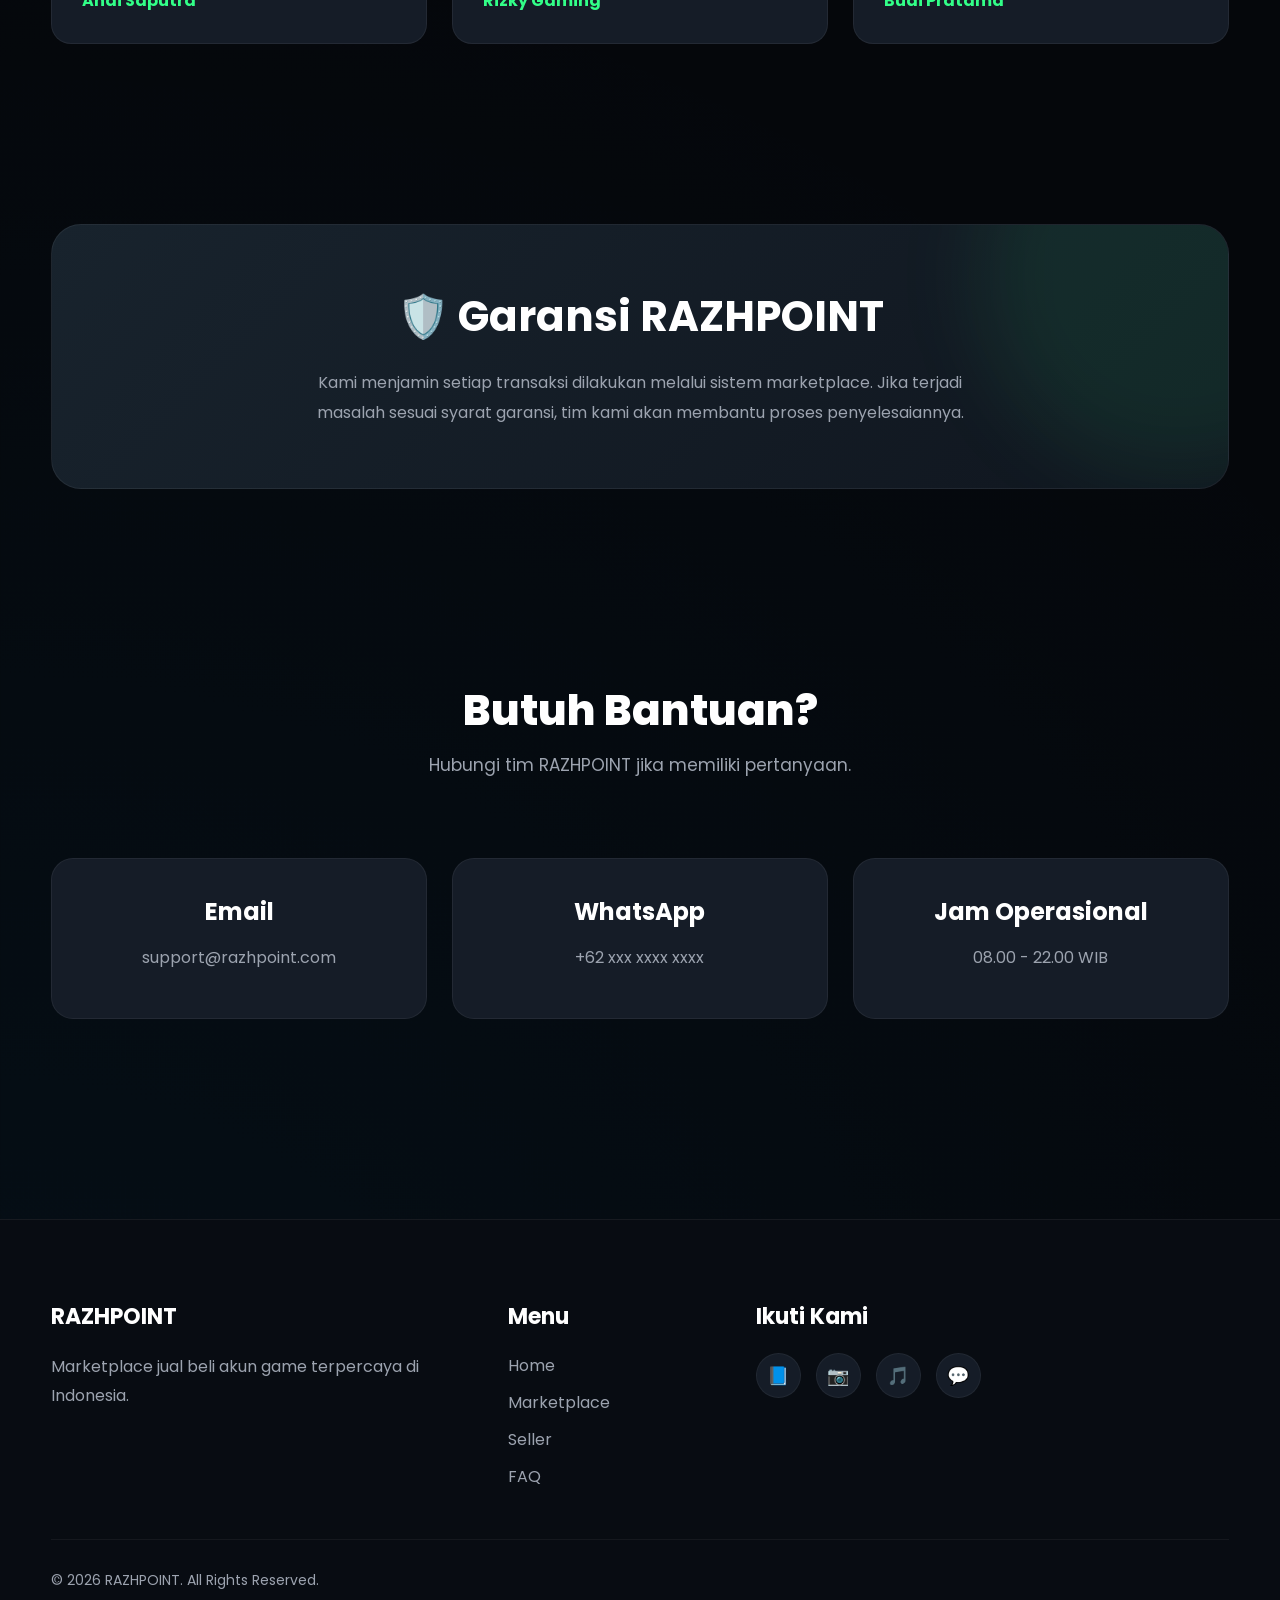
==== commit 1edd488a: "Update product.html" ====
--- a/product.html
+++ b/product.html
@@ -63,15 +63,23 @@
 
 <div class="gallery">
 
-<img src="assets/mlbb.jpg" alt="Mobile Legends">
+<img id="mainImage"
+src="assets/mlbb1.jpg"
+alt="Mobile Legends">
 
 <div class="thumbnail">
 
-<img src="assets/mlbb.jpg">
-
-<img src="assets/mlbb2.jpg">
-
-<img src="assets/mlbb3.jpg">
+<img src="assets/mlbb1.jpg"
+onclick="changeImage(this)">
+
+<img src="assets/mlbb2.jpg"
+onclick="changeImage(this)">
+
+<img src="assets/mlbb3.jpg"
+onclick="changeImage(this)">
+
+<img src="assets/mlbb4.jpg"
+onclick="changeImage(this)">
 
 </div>
 
--- a/style.css
+++ b/style.css
@@ -2749,3 +2749,776 @@
 transform:scale(1.2);
 
 }
+
+/* =====================================================
+   PRODUCT PAGE
+===================================================== */
+
+.product-detail{
+
+padding-top:140px;
+
+padding-bottom:90px;
+
+}
+
+.detail-grid{
+
+display:grid;
+
+grid-template-columns:1fr 1fr;
+
+gap:60px;
+
+align-items:start;
+
+}
+
+/* ==========================
+GALLERY
+========================== */
+
+.gallery{
+
+background:var(--card);
+
+padding:25px;
+
+border-radius:25px;
+
+border:1px solid rgba(255,255,255,.06);
+
+}
+
+.gallery img{
+
+width:100%;
+
+border-radius:18px;
+
+display:block;
+
+}
+
+.thumbnail{
+
+display:flex;
+
+gap:15px;
+
+margin-top:20px;
+
+}
+
+.thumbnail img{
+
+width:90px;
+
+height:90px;
+
+object-fit:cover;
+
+cursor:pointer;
+
+border-radius:12px;
+
+transition:.3s;
+
+border:2px solid transparent;
+
+}
+
+.thumbnail img:hover{
+
+border-color:var(--primary);
+
+transform:scale(1.05);
+
+}
+
+/* ==========================
+DETAIL
+========================== */
+
+.detail-info{
+
+background:var(--card);
+
+padding:35px;
+
+border-radius:25px;
+
+border:1px solid rgba(255,255,255,.06);
+
+}
+
+.game-tag{
+
+display:inline-block;
+
+padding:8px 18px;
+
+background:rgba(50,255,136,.15);
+
+color:var(--primary);
+
+border-radius:30px;
+
+font-size:13px;
+
+font-weight:600;
+
+margin-bottom:18px;
+
+}
+
+.detail-info h1{
+
+font-size:42px;
+
+margin-bottom:15px;
+
+}
+
+.detail-info .rating{
+
+color:#FFD54A;
+
+font-size:18px;
+
+margin-bottom:20px;
+
+}
+
+.detail-info .price{
+
+font-size:42px;
+
+font-weight:800;
+
+color:var(--primary);
+
+margin-bottom:25px;
+
+}
+
+/* ==========================
+FEATURE LIST
+========================== */
+
+.feature-list{
+
+list-style:none;
+
+display:flex;
+
+flex-direction:column;
+
+gap:15px;
+
+margin-bottom:35px;
+
+}
+
+.feature-list li{
+
+padding:14px 18px;
+
+background:var(--bg2);
+
+border-radius:14px;
+
+color:var(--text);
+
+}
+
+/* ==========================
+ACTION BUTTON
+========================== */
+
+.action{
+
+display:flex;
+
+gap:15px;
+
+}
+
+.action .buy-btn{
+
+flex:1;
+
+}
+
+.action .sell-btn{
+
+flex:1;
+
+}
+
+/* =====================================================
+   PRODUCT PAGE PART 2
+===================================================== */
+
+/* ==========================
+SELLER PROFILE
+========================== */
+
+.seller-profile{
+
+padding:90px 0;
+
+}
+
+.seller-card{
+
+background:linear-gradient(180deg,#181d26,#11161d);
+
+border-radius:25px;
+
+padding:35px;
+
+display:flex;
+
+justify-content:space-between;
+
+align-items:center;
+
+gap:30px;
+
+border:1px solid rgba(255,255,255,.06);
+
+}
+
+.seller-avatar img{
+
+width:90px;
+
+height:90px;
+
+border-radius:50%;
+
+object-fit:cover;
+
+border:3px solid var(--primary);
+
+}
+
+.seller-detail{
+
+flex:1;
+
+}
+
+.seller-detail h2{
+
+font-size:30px;
+
+margin-bottom:8px;
+
+}
+
+.seller-detail p{
+
+color:var(--primary);
+
+font-weight:600;
+
+margin-bottom:10px;
+
+}
+
+.seller-rating{
+
+color:#FFD54A;
+
+font-size:18px;
+
+}
+
+.seller-action{
+
+display:flex;
+
+align-items:center;
+
+}
+
+/* ==========================
+DESCRIPTION
+========================== */
+
+.description{
+
+padding:90px 0;
+
+}
+
+.description p{
+
+background:var(--card);
+
+padding:35px;
+
+border-radius:22px;
+
+line-height:2;
+
+color:var(--text2);
+
+border:1px solid rgba(255,255,255,.06);
+
+}
+
+/* ==========================
+PAYMENT
+========================== */
+
+.payment{
+
+padding:90px 0;
+
+}
+
+.payment-grid{
+
+display:grid;
+
+grid-template-columns:repeat(auto-fit,minmax(170px,1fr));
+
+gap:20px;
+
+}
+
+.pay-card{
+
+background:var(--card);
+
+padding:30px;
+
+text-align:center;
+
+font-size:18px;
+
+font-weight:700;
+
+border-radius:18px;
+
+border:1px solid rgba(255,255,255,.06);
+
+transition:.35s;
+
+cursor:pointer;
+
+}
+
+.pay-card:hover{
+
+transform:translateY(-8px);
+
+border-color:var(--primary);
+
+color:var(--primary);
+
+}
+
+/* ==========================
+REVIEW
+========================== */
+
+.review{
+
+padding:90px 0;
+
+}
+
+.review-grid{
+
+display:grid;
+
+grid-template-columns:repeat(auto-fit,minmax(280px,1fr));
+
+gap:25px;
+
+}
+
+.review-card{
+
+background:var(--card);
+
+padding:30px;
+
+border-radius:20px;
+
+border:1px solid rgba(255,255,255,.06);
+
+transition:.35s;
+
+}
+
+.review-card:hover{
+
+transform:translateY(-8px);
+
+border-color:var(--primary);
+
+}
+
+.review-card h3{
+
+font-size:22px;
+
+margin-bottom:15px;
+
+color:#FFD54A;
+
+}
+
+.review-card p{
+
+line-height:1.8;
+
+color:var(--text2);
+
+margin-bottom:20px;
+
+}
+
+.review-card strong{
+
+color:var(--primary);
+
+}
+
+/* =====================================================
+   PRODUCT PAGE PART 3
+===================================================== */
+
+/* ==========================
+GUARANTEE
+========================== */
+
+.guarantee{
+
+padding:90px 0;
+
+}
+
+.guarantee-box{
+
+background:linear-gradient(135deg,#18232d,#10161f);
+
+padding:60px;
+
+border-radius:30px;
+
+border:1px solid rgba(255,255,255,.06);
+
+text-align:center;
+
+position:relative;
+
+overflow:hidden;
+
+}
+
+.guarantee-box::before{
+
+content:"";
+
+position:absolute;
+
+width:400px;
+
+height:400px;
+
+background:rgba(50,255,136,.08);
+
+border-radius:50%;
+
+right:-150px;
+
+top:-150px;
+
+filter:blur(40px);
+
+}
+
+.guarantee-box h2{
+
+font-size:42px;
+
+margin-bottom:20px;
+
+position:relative;
+
+z-index:2;
+
+}
+
+.guarantee-box p{
+
+max-width:700px;
+
+margin:auto;
+
+line-height:1.9;
+
+color:var(--text2);
+
+position:relative;
+
+z-index:2;
+
+}
+
+/* ==========================
+CONTACT
+========================== */
+
+.contact{
+
+padding:100px 0;
+
+}
+
+.contact-grid{
+
+display:grid;
+
+grid-template-columns:repeat(auto-fit,minmax(280px,1fr));
+
+gap:25px;
+
+}
+
+.contact-card{
+
+background:var(--card);
+
+padding:35px;
+
+border-radius:22px;
+
+border:1px solid rgba(255,255,255,.06);
+
+transition:.35s;
+
+text-align:center;
+
+}
+
+.contact-card:hover{
+
+transform:translateY(-8px);
+
+border-color:var(--primary);
+
+box-shadow:0 20px 50px rgba(50,255,136,.12);
+
+}
+
+.contact-card h3{
+
+font-size:24px;
+
+margin-bottom:15px;
+
+}
+
+.contact-card p{
+
+color:var(--text2);
+
+line-height:1.8;
+
+}
+
+/* ==========================
+RELATED PRODUCT
+========================== */
+
+.products{
+
+padding:100px 0;
+
+}
+
+.products .product-card{
+
+transition:.35s;
+
+}
+
+.products .product-card:hover{
+
+transform:translateY(-12px);
+
+box-shadow:0 25px 60px rgba(0,0,0,.45);
+
+}
+
+/* ==========================
+HOVER EFFECT
+========================== */
+
+.gallery img{
+
+transition:.35s;
+
+}
+
+.gallery img:hover{
+
+transform:scale(1.03);
+
+}
+
+.buy-btn,
+.sell-btn{
+
+transition:.3s;
+
+}
+
+.buy-btn:hover{
+
+box-shadow:0 20px 45px rgba(50,255,136,.30);
+
+}
+
+.sell-btn:hover{
+
+background:var(--bg2);
+
+}
+
+/* ==========================
+RESPONSIVE
+========================== */
+
+@media(max-width:992px){
+
+.detail-grid{
+
+grid-template-columns:1fr;
+
+}
+
+.seller-card{
+
+flex-direction:column;
+
+text-align:center;
+
+}
+
+.action{
+
+flex-direction:column;
+
+}
+
+}
+
+@media(max-width:768px){
+
+.product-detail{
+
+padding-top:100px;
+
+}
+
+.detail-info{
+
+padding:25px;
+
+}
+
+.detail-info h1{
+
+font-size:32px;
+
+}
+
+.detail-info .price{
+
+font-size:34px;
+
+}
+
+.thumbnail{
+
+justify-content:center;
+
+flex-wrap:wrap;
+
+}
+
+.thumbnail img{
+
+width:75px;
+
+height:75px;
+
+}
+
+.guarantee-box{
+
+padding:40px 25px;
+
+}
+
+.guarantee-box h2{
+
+font-size:30px;
+
+}
+
+.contact-card{
+
+padding:25px;
+
+}
+
+.payment-grid{
+
+grid-template-columns:1fr 1fr;
+
+}
+
+}
+
+@media(max-width:480px){
+
+.payment-grid{
+
+grid-template-columns:1fr;
+
+}
+
+.review-grid{
+
+grid-template-columns:1fr;
+
+}
+
+.contact-grid{
+
+grid-template-columns:1fr;
+
+}
+
+.detail-info h1{
+
+font-size:28px;
+
+}
+
+.detail-info .price{
+
+font-size:28px;
+
+}
+
+}
